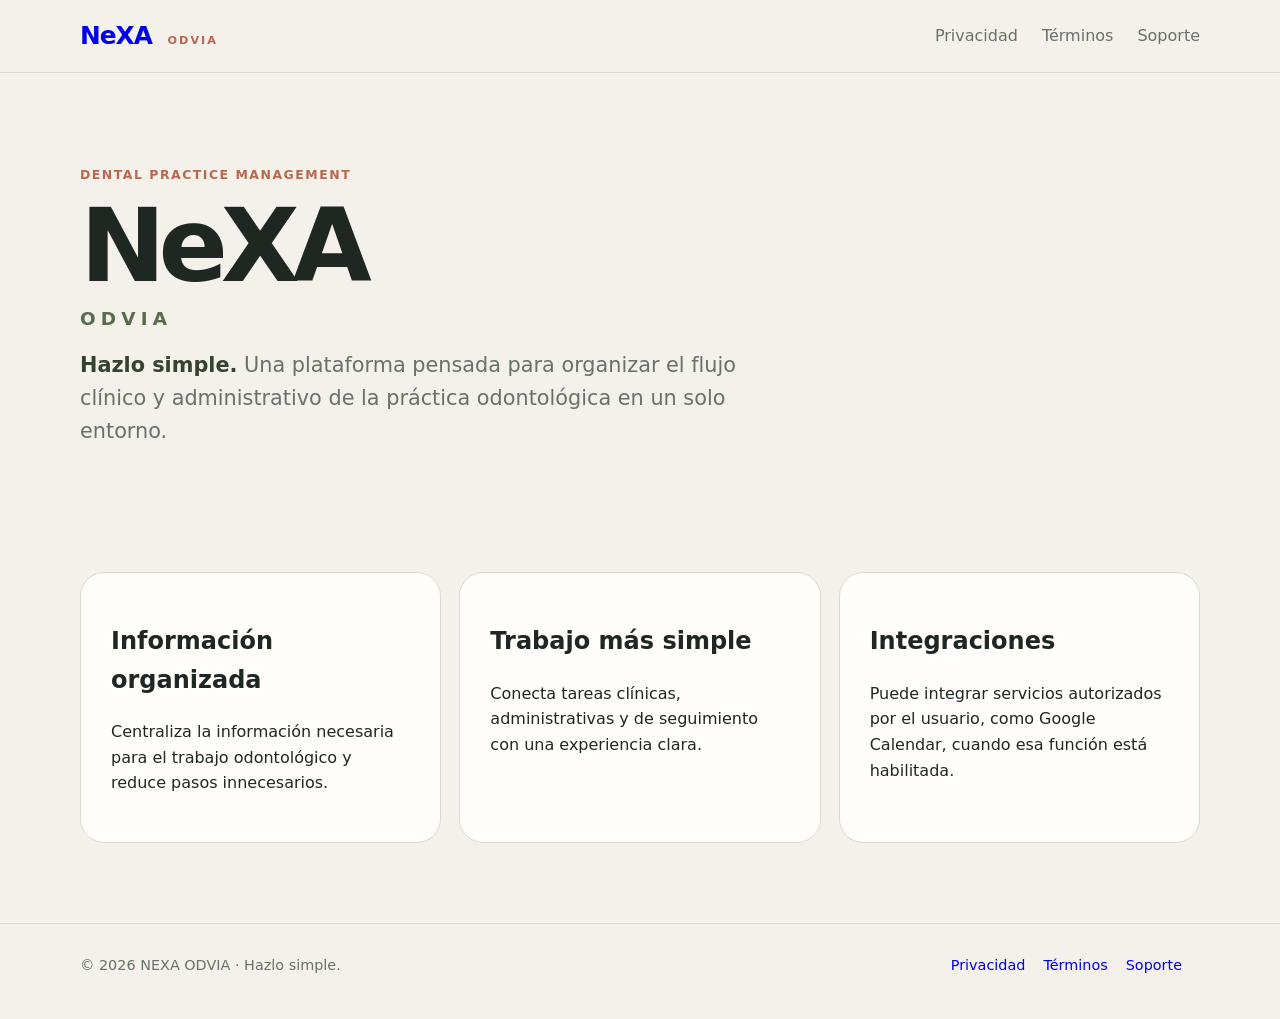
==== index.html @ b9269fd7 "Add official NeXA ODVIA website" ====
<!doctype html><html lang="es"><head><meta charset="utf-8"><meta name="viewport" content="width=device-width,initial-scale=1"><title>NeXA ODVIA — Hazlo simple.</title><meta name="description" content="NeXA ODVIA, software de gestión odontológica."><link rel="stylesheet" href="/assets/styles.css"></head><body>
<header><nav class="shell"><a class="brand" href="/">NeXA <span>ODVIA</span></a><div class="links"><a href="/privacy/">Privacidad</a><a href="/terms/">Términos</a><a href="/support/">Soporte</a></div></nav></header>
<main><section class="hero shell"><div class="eyebrow">Dental Practice Management</div><h1>NeXA<small>ODVIA</small></h1><p class="lead"><span class="tagline">Hazlo simple.</span> Una plataforma pensada para organizar el flujo clínico y administrativo de la práctica odontológica en un solo entorno.</p></section>
<section class="shell"><div class="grid"><article class="card"><h2>Información organizada</h2><p>Centraliza la información necesaria para el trabajo odontológico y reduce pasos innecesarios.</p></article><article class="card"><h2>Trabajo más simple</h2><p>Conecta tareas clínicas, administrativas y de seguimiento con una experiencia clara.</p></article><article class="card"><h2>Integraciones</h2><p>Puede integrar servicios autorizados por el usuario, como Google Calendar, cuando esa función está habilitada.</p></article></div></section></main><footer><div class="shell footer-row"><div>© 2026 NEXA ODVIA · Hazlo simple.</div><div><a href="/privacy/">Privacidad</a><a href="/terms/">Términos</a><a href="/support/">Soporte</a></div></div></footer></body></html>
---- assets/styles.css ----
:root{--bg:#f4f1eb;--surface:#fffdf9;--text:#1f2723;--muted:#68716c;--olive:#596b4d;--olive-dark:#35422f;--terracotta:#b7684f;--line:#ded8cf}
*{box-sizing:border-box}body{margin:0;font-family:Inter,system-ui,sans-serif;background:var(--bg);color:var(--text);line-height:1.6}
.shell{width:min(1120px,calc(100% - 40px));margin:auto}header{border-bottom:1px solid var(--line);background:#f4f1eb}
nav{height:72px;display:flex;align-items:center;justify-content:space-between}.brand{font-weight:800;font-size:1.55rem;text-decoration:none;letter-spacing:-.04em}
.brand span{font-size:.7rem;letter-spacing:.18em;color:var(--terracotta);margin-left:8px}.links{display:flex;gap:24px}.links a{text-decoration:none;color:var(--muted)}
.hero{padding:92px 0 72px}.eyebrow{color:var(--terracotta);font-weight:700;text-transform:uppercase;letter-spacing:.12em;font-size:.78rem}
h1{font-size:clamp(3.4rem,8vw,7rem);line-height:.92;letter-spacing:-.07em;margin:14px 0 18px}h1 small{display:block;font-size:.18em;letter-spacing:.28em;color:var(--olive);margin-top:18px}
.lead{font-size:1.3rem;max-width:720px;color:var(--muted)}.tagline{font-weight:750;color:var(--olive-dark)}
.grid{display:grid;grid-template-columns:repeat(3,1fr);gap:18px;margin:30px 0 80px}.card{background:var(--surface);border:1px solid var(--line);border-radius:24px;padding:30px}
.page{padding:64px 0 90px}.page h1{font-size:clamp(2.5rem,6vw,4.8rem)}.content{max-width:820px}.content h2{margin-top:42px}.content p,.content li{color:#3f4944}
.notice{border-left:4px solid var(--terracotta);padding:14px 18px;background:#fff8f5;border-radius:8px;margin:24px 0}
footer{border-top:1px solid var(--line);padding:30px 0 42px;color:var(--muted);font-size:.9rem}.footer-row{display:flex;justify-content:space-between;gap:20px;flex-wrap:wrap}footer a{text-decoration:none;margin-right:18px}
@media(max-width:760px){.links{display:none}.grid{grid-template-columns:1fr}.shell{width:min(100% - 28px,1120px)}}
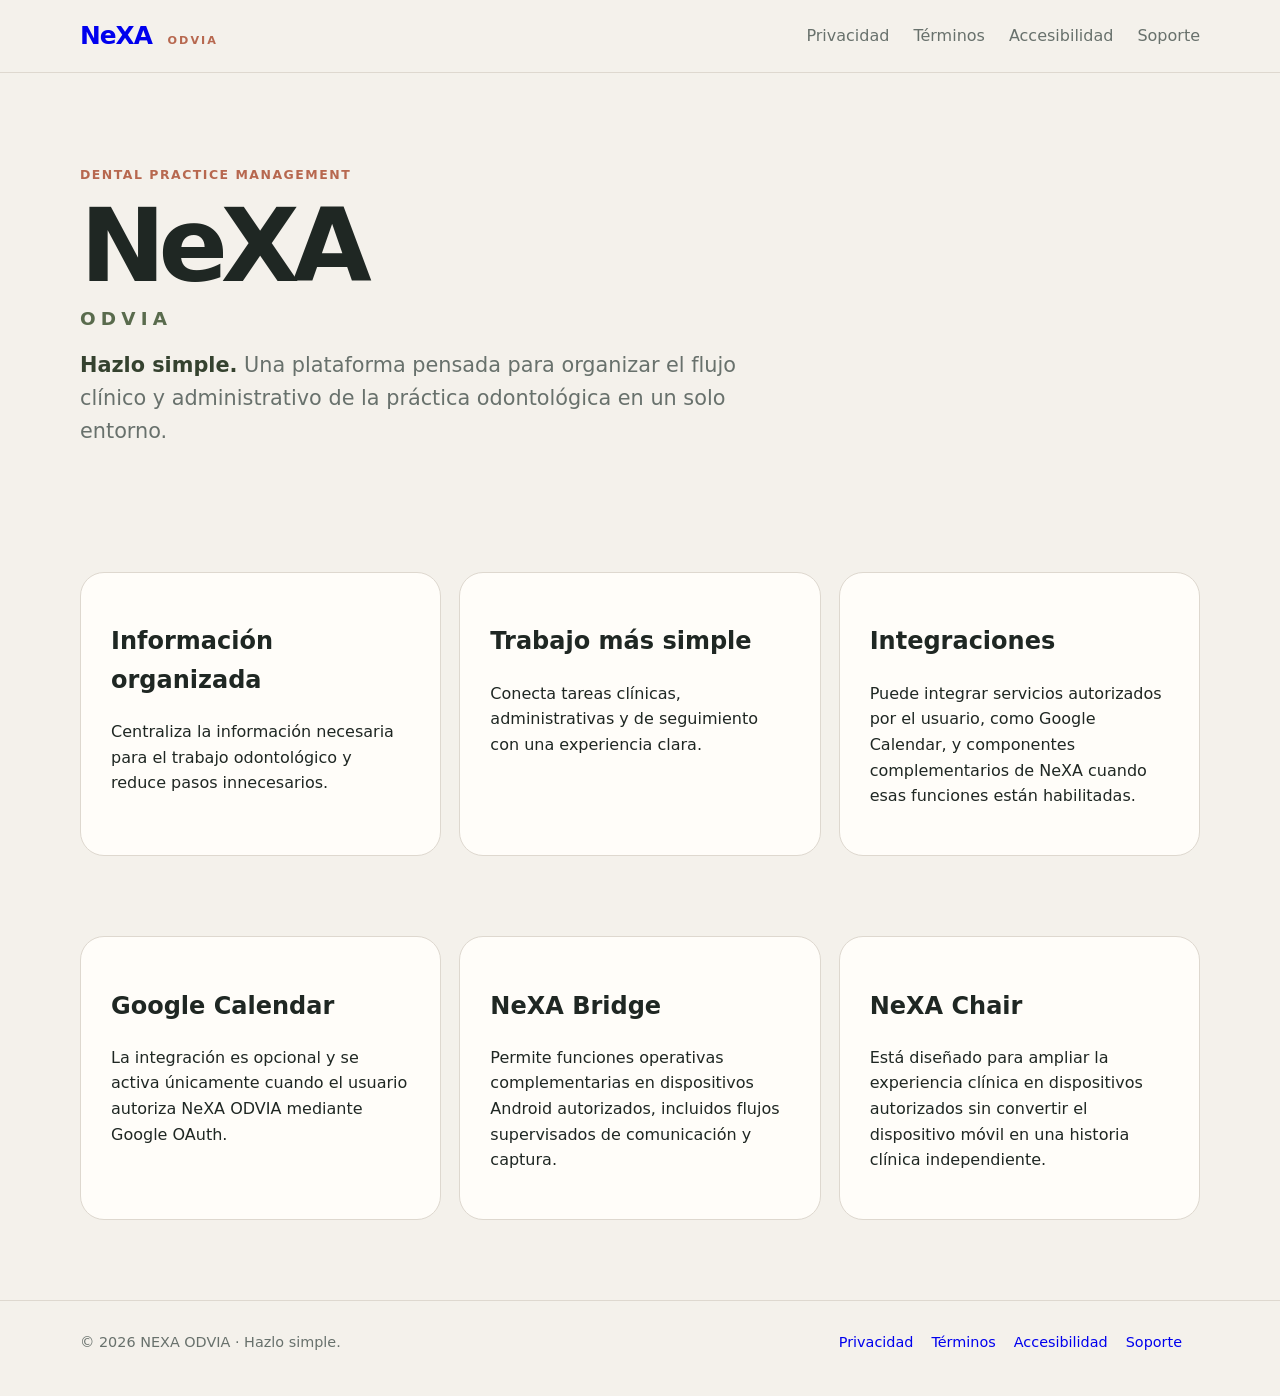
==== commit 88a42eaf: "Prepare homepage for Bridge, Chair and accessibility disclosures" ====
--- a/index.html
+++ b/index.html
@@ -1,4 +1,5 @@
 <!doctype html><html lang="es"><head><meta charset="utf-8"><meta name="viewport" content="width=device-width,initial-scale=1"><title>NeXA ODVIA — Hazlo simple.</title><meta name="description" content="NeXA ODVIA, software de gestión odontológica."><link rel="stylesheet" href="/assets/styles.css"></head><body>
-<header><nav class="shell"><a class="brand" href="/">NeXA <span>ODVIA</span></a><div class="links"><a href="/privacy/">Privacidad</a><a href="/terms/">Términos</a><a href="/support/">Soporte</a></div></nav></header>
+<header><nav class="shell"><a class="brand" href="/">NeXA <span>ODVIA</span></a><div class="links"><a href="/privacy/">Privacidad</a><a href="/terms/">Términos</a><a href="/accessibility/">Accesibilidad</a><a href="/support/">Soporte</a></div></nav></header>
 <main><section class="hero shell"><div class="eyebrow">Dental Practice Management</div><h1>NeXA<small>ODVIA</small></h1><p class="lead"><span class="tagline">Hazlo simple.</span> Una plataforma pensada para organizar el flujo clínico y administrativo de la práctica odontológica en un solo entorno.</p></section>
-<section class="shell"><div class="grid"><article class="card"><h2>Información organizada</h2><p>Centraliza la información necesaria para el trabajo odontológico y reduce pasos innecesarios.</p></article><article class="card"><h2>Trabajo más simple</h2><p>Conecta tareas clínicas, administrativas y de seguimiento con una experiencia clara.</p></article><article class="card"><h2>Integraciones</h2><p>Puede integrar servicios autorizados por el usuario, como Google Calendar, cuando esa función está habilitada.</p></article></div></section></main><footer><div class="shell footer-row"><div>© 2026 NEXA ODVIA · Hazlo simple.</div><div><a href="/privacy/">Privacidad</a><a href="/terms/">Términos</a><a href="/support/">Soporte</a></div></div></footer></body></html>+<section class="shell"><div class="grid"><article class="card"><h2>Información organizada</h2><p>Centraliza la información necesaria para el trabajo odontológico y reduce pasos innecesarios.</p></article><article class="card"><h2>Trabajo más simple</h2><p>Conecta tareas clínicas, administrativas y de seguimiento con una experiencia clara.</p></article><article class="card"><h2>Integraciones</h2><p>Puede integrar servicios autorizados por el usuario, como Google Calendar, y componentes complementarios de NeXA cuando esas funciones están habilitadas.</p></article></div></section>
+<section class="shell"><div class="grid"><article class="card"><h2>Google Calendar</h2><p>La integración es opcional y se activa únicamente cuando el usuario autoriza NeXA ODVIA mediante Google OAuth.</p></article><article class="card"><h2>NeXA Bridge</h2><p>Permite funciones operativas complementarias en dispositivos Android autorizados, incluidos flujos supervisados de comunicación y captura.</p></article><article class="card"><h2>NeXA Chair</h2><p>Está diseñado para ampliar la experiencia clínica en dispositivos autorizados sin convertir el dispositivo móvil en una historia clínica independiente.</p></article></div></section></main><footer><div class="shell footer-row"><div>© 2026 NEXA ODVIA · Hazlo simple.</div><div><a href="/privacy/">Privacidad</a><a href="/terms/">Términos</a><a href="/accessibility/">Accesibilidad</a><a href="/support/">Soporte</a></div></div></footer></body></html>
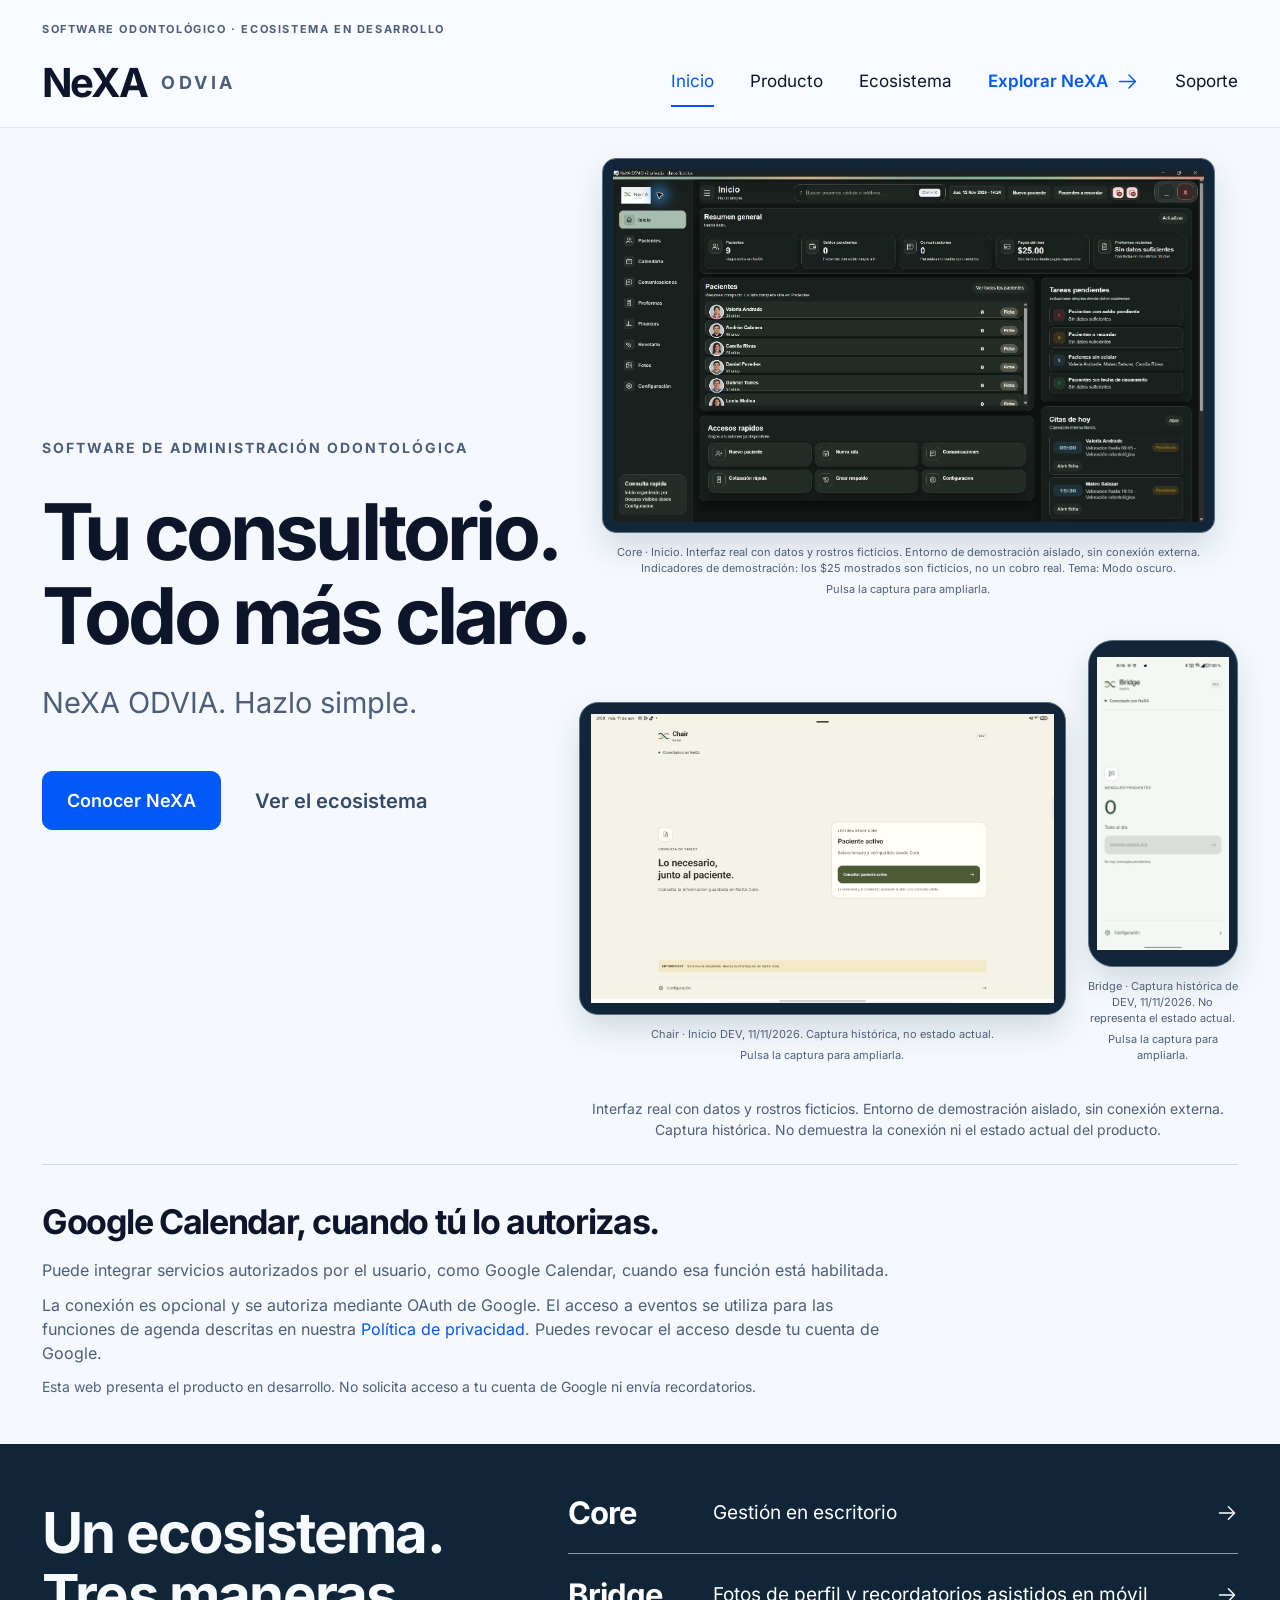
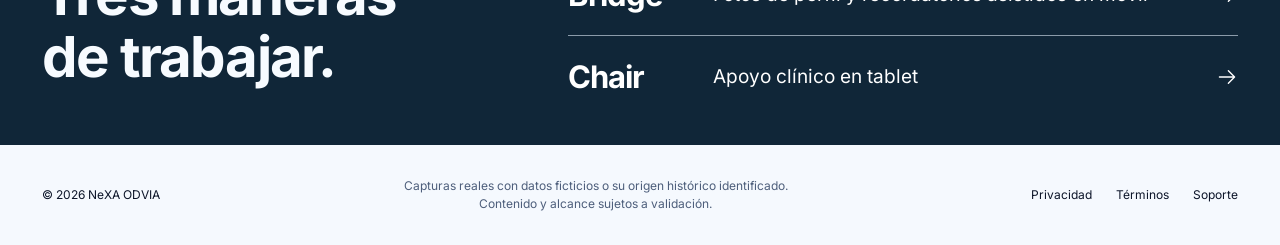
==== commit 45dcb393: "Apply approved Tinta y hielo design with authentic demo captures; preserve Google/legal configuratio" ====
--- a/index.html
+++ b/index.html
@@ -1,5 +1,3 @@
-<!doctype html><html lang="es"><head><meta charset="utf-8"><meta name="viewport" content="width=device-width,initial-scale=1"><title>NeXA ODVIA — Hazlo simple.</title><meta name="description" content="NeXA ODVIA, software de gestión odontológica."><link rel="stylesheet" href="/assets/styles.css"></head><body>
-<header><nav class="shell"><a class="brand" href="/">NeXA <span>ODVIA</span></a><div class="links"><a href="/privacy/">Privacidad</a><a href="/terms/">Términos</a><a href="/accessibility/">Accesibilidad</a><a href="/support/">Soporte</a></div></nav></header>
-<main><section class="hero shell"><div class="eyebrow">Dental Practice Management</div><h1>NeXA<small>ODVIA</small></h1><p class="lead"><span class="tagline">Hazlo simple.</span> Una plataforma pensada para organizar el flujo clínico y administrativo de la práctica odontológica en un solo entorno.</p></section>
-<section class="shell"><div class="grid"><article class="card"><h2>Información organizada</h2><p>Centraliza la información necesaria para el trabajo odontológico y reduce pasos innecesarios.</p></article><article class="card"><h2>Trabajo más simple</h2><p>Conecta tareas clínicas, administrativas y de seguimiento con una experiencia clara.</p></article><article class="card"><h2>Integraciones</h2><p>Puede integrar servicios autorizados por el usuario, como Google Calendar, y componentes complementarios de NeXA cuando esas funciones están habilitadas.</p></article></div></section>
-<section class="shell"><div class="grid"><article class="card"><h2>Google Calendar</h2><p>La integración es opcional y se activa únicamente cuando el usuario autoriza NeXA ODVIA mediante Google OAuth.</p></article><article class="card"><h2>NeXA Bridge</h2><p>Permite funciones operativas complementarias en dispositivos Android autorizados, incluidos flujos supervisados de comunicación y captura.</p></article><article class="card"><h2>NeXA Chair</h2><p>Está diseñado para ampliar la experiencia clínica en dispositivos autorizados sin convertir el dispositivo móvil en una historia clínica independiente.</p></article></div></section></main><footer><div class="shell footer-row"><div>© 2026 NEXA ODVIA · Hazlo simple.</div><div><a href="/privacy/">Privacidad</a><a href="/terms/">Términos</a><a href="/accessibility/">Accesibilidad</a><a href="/support/">Soporte</a></div></div></footer></body></html>+<!doctype html><html lang="es"><head><meta charset="UTF-8"/><meta name="color-scheme" content="light"/><meta name="viewport" content="width=device-width,initial-scale=1"/><meta name="robots" content="index,follow"/><meta name="description" content="NeXA ODVIA: software de administración odontológica en desarrollo. Conoce Core, Bridge y Chair, sus funciones y capturas reales con datos ficticios."/><meta name="theme-color" content="#f5f9fe"/><link rel="canonical" href="https://nexaodvia.com/"/><meta property="og:title" content="NeXA ODVIA · Hazlo simple."/><meta property="og:description" content="Gestión odontológica en desarrollo: Core en escritorio, Bridge en móvil y Chair en tablet."/><meta property="og:url" content="https://nexaodvia.com/"/><meta property="og:type" content="website"/><title>NeXA ODVIA · Hazlo simple.</title>  <script type="module" crossorigin src="/assets/index-v-FvT8Qx.js"></script>
+  <link rel="stylesheet" crossorigin href="/assets/index-BSLHzWRd.css">
+</head><body><div id="root"><link rel="preload" as="image" href="assets/core-inicio-demo.jpg"/><link rel="preload" as="image" href="assets/chair-inicio-real.png"/><link rel="preload" as="image" href="assets/bridge-historico.png"/><a class="skip-link" href="#contenido">Saltar al contenido</a><header><div class="container"><p class="preview-label">Software odontológico · Ecosistema en desarrollo</p><div class="header-row"><a class="brand" href="#inicio" aria-label="NeXA ODVIA, inicio">NeXA <span>ODVIA</span></a><button type="button" class="menu-toggle" aria-expanded="false" aria-controls="main-nav"><svg xmlns="http://www.w3.org/2000/svg" width="1em" height="1em" fill="currentColor" viewBox="0 0 256 256" aria-hidden="true"><path d="M224,128a8,8,0,0,1-8,8H40a8,8,0,0,1,0-16H216A8,8,0,0,1,224,128ZM40,72H216a8,8,0,0,0,0-16H40a8,8,0,0,0,0,16ZM216,184H40a8,8,0,0,0,0,16H216a8,8,0,0,0,0-16Z"></path></svg><span>Menú</span></button><nav id="main-nav" class="" aria-label="Navegación principal"><a class="" href="#inicio" aria-current="page">Inicio</a><a class="" href="#producto/core/0">Producto</a><a class="" href="#ecosistema">Ecosistema</a><a class="nav-explore" href="#explorar/core/0">Explorar NeXA<svg xmlns="http://www.w3.org/2000/svg" width="23" height="23" fill="currentColor" viewBox="0 0 256 256" aria-hidden="true"><path d="M221.66,133.66l-72,72a8,8,0,0,1-11.32-11.32L196.69,136H40a8,8,0,0,1,0-16H196.69L138.34,61.66a8,8,0,0,1,11.32-11.32l72,72A8,8,0,0,1,221.66,133.66Z"></path></svg></a><a href="https://nexaodvia.com/support/">Soporte</a></nav></div></div></header><main id="contenido" tabindex="-1"><section class="home-hero container"><div class="hero-copy"><p class="eyebrow">Software de administración odontológica</p><h1>Tu consultorio.<br/>Todo más claro.</h1><p class="hero-tagline">NeXA ODVIA. Hazlo simple.</p><div class="actions"><a class="button primary" href="#producto/core/0">Conocer NeXA</a><a class="text-link secondary" href="#ecosistema">Ver el ecosistema</a></div></div><div class="device-figure"><div class="real-device-group" aria-label="Pantallas reales de NeXA, identificadas según su fecha y estado"><figure class="real-screen real-screen--desktop real-screen--compact"><div class="real-screen__frame"><button type="button" class="real-screen__expand" aria-label="Ampliar captura real de Core · Inicio · Tema: Modo oscuro"><img src="assets/core-inicio-demo.jpg" width="1707" height="1019" alt="Inicio real de Core en Modo oscuro, con nueve pacientes ficticios, rostros generados y dos citas de hoy. Demo aislada con agenda sólo interna."/></button></div><figcaption>Core · Inicio. Interfaz real con datos y rostros ficticios. Entorno de demostración aislado, sin conexión externa. Indicadores de demostración: los $25 mostrados son ficticios, no un cobro real. Tema: Modo oscuro.<span class="real-screen__hint">Pulsa la captura para ampliarla.</span></figcaption><dialog class="capture-dialog" aria-label="Captura real de Core · Inicio · Tema: Modo oscuro"><div class="capture-dialog__toolbar"><p>Core · Inicio. Interfaz real con datos y rostros ficticios. Entorno de demostración aislado, sin conexión externa. Indicadores de demostración: los $25 mostrados son ficticios, no un cobro real. Tema: Modo oscuro.</p><button type="button" aria-pressed="false">Tamaño original</button><button type="button" autofocus="">Cerrar</button></div><div tabindex="0" role="region" aria-label="Imagen ampliada de Core · Inicio · Tema: Modo oscuro" class="capture-dialog__image "><img src="assets/core-inicio-demo.jpg" width="1707" height="1019" alt="Inicio real de Core en Modo oscuro, con nueve pacientes ficticios, rostros generados y dos citas de hoy. Demo aislada con agenda sólo interna."/></div><p>Interfaz real con datos y rostros ficticios. Entorno de demostración aislado, sin conexión externa.</p></dialog></figure><figure class="real-screen real-screen--tablet real-screen--compact"><div class="real-screen__frame"><button type="button" class="real-screen__expand" aria-label="Ampliar captura real de Chair · Inicio"><img src="assets/chair-inicio-real.png" width="2960" height="1848" alt="Inicio real de Chair DEV del 11 de noviembre de 2026, sin pacientes identificados. No acredita conexión actual."/></button></div><figcaption>Chair · Inicio DEV, 11/11/2026. Captura histórica, no estado actual.<span class="real-screen__hint">Pulsa la captura para ampliarla.</span></figcaption><dialog class="capture-dialog" aria-label="Captura real de Chair · Inicio"><div class="capture-dialog__toolbar"><p>Chair · Inicio DEV, 11/11/2026. Captura histórica, no estado actual.</p><button type="button" aria-pressed="false">Tamaño original</button><button type="button" autofocus="">Cerrar</button></div><div tabindex="0" role="region" aria-label="Imagen ampliada de Chair · Inicio" class="capture-dialog__image "><img src="assets/chair-inicio-real.png" width="2960" height="1848" alt="Inicio real de Chair DEV del 11 de noviembre de 2026, sin pacientes identificados. No acredita conexión actual."/></div><p>Captura histórica. No demuestra la conexión ni el estado actual del producto.</p></dialog></figure><figure class="real-screen real-screen--phone real-screen--compact"><div class="real-screen__frame"><button type="button" class="real-screen__expand" aria-label="Ampliar captura real de Bridge · Inicio"><img src="assets/bridge-historico.png" width="1080" height="2400" alt="Captura histórica real de Bridge DEV, sin mensajes pendientes. No acredita estado ni conexión actuales."/></button></div><figcaption>Bridge · Captura histórica de DEV, 11/11/2026. No representa el estado actual.<span class="real-screen__hint">Pulsa la captura para ampliarla.</span></figcaption><dialog class="capture-dialog" aria-label="Captura real de Bridge · Inicio"><div class="capture-dialog__toolbar"><p>Bridge · Captura histórica de DEV, 11/11/2026. No representa el estado actual.</p><button type="button" aria-pressed="false">Tamaño original</button><button type="button" autofocus="">Cerrar</button></div><div tabindex="0" role="region" aria-label="Imagen ampliada de Bridge · Inicio" class="capture-dialog__image "><img src="assets/bridge-historico.png" width="1080" height="2400" alt="Captura histórica real de Bridge DEV, sin mensajes pendientes. No acredita estado ni conexión actuales."/></div><p>Captura histórica. No demuestra la conexión ni el estado actual del producto.</p></dialog></figure></div><p class="small-note real-group-note">Interfaz real con datos y rostros ficticios. Entorno de demostración aislado, sin conexión externa. Captura histórica. No demuestra la conexión ni el estado actual del producto.</p></div></section><section class="container integration-note" aria-labelledby="google-calendar-title"><h2 id="google-calendar-title">Google Calendar, cuando tú lo autorizas.</h2><p>Puede integrar servicios autorizados por el usuario, como Google Calendar, cuando esa función está habilitada.</p><p>La conexión es opcional y se autoriza mediante OAuth de Google. El acceso a eventos se utiliza para las funciones de agenda descritas en nuestra <a href="https://nexaodvia.com/privacy/">Política de privacidad</a>. Puedes revocar el acceso desde tu cuenta de Google.</p><p class="small-note">Esta web presenta el producto en desarrollo. No solicita acceso a tu cuenta de Google ni envía recordatorios.</p></section><section class="dark-band home-band"><div class="container"><h2>Un ecosistema.<br/>Tres maneras<br/>de trabajar.</h2><div class="role-list"><a class="" href="#producto/core/0"><strong>Core</strong><span>Gestión en escritorio</span><svg xmlns="http://www.w3.org/2000/svg" width="22" height="22" fill="currentColor" viewBox="0 0 256 256" aria-hidden="true"><path d="M221.66,133.66l-72,72a8,8,0,0,1-11.32-11.32L196.69,136H40a8,8,0,0,1,0-16H196.69L138.34,61.66a8,8,0,0,1,11.32-11.32l72,72A8,8,0,0,1,221.66,133.66Z"></path></svg></a><a class="" href="#producto/bridge/0"><strong>Bridge</strong><span>Fotos de perfil y recordatorios asistidos en móvil</span><svg xmlns="http://www.w3.org/2000/svg" width="22" height="22" fill="currentColor" viewBox="0 0 256 256" aria-hidden="true"><path d="M221.66,133.66l-72,72a8,8,0,0,1-11.32-11.32L196.69,136H40a8,8,0,0,1,0-16H196.69L138.34,61.66a8,8,0,0,1,11.32-11.32l72,72A8,8,0,0,1,221.66,133.66Z"></path></svg></a><a class="" href="#producto/chair/0"><strong>Chair</strong><span>Apoyo clínico en tablet</span><svg xmlns="http://www.w3.org/2000/svg" width="22" height="22" fill="currentColor" viewBox="0 0 256 256" aria-hidden="true"><path d="M221.66,133.66l-72,72a8,8,0,0,1-11.32-11.32L196.69,136H40a8,8,0,0,1,0-16H196.69L138.34,61.66a8,8,0,0,1,11.32-11.32l72,72A8,8,0,0,1,221.66,133.66Z"></path></svg></a></div></div></section></main><footer class="container"><span>© 2026 NeXA ODVIA</span><p>Capturas reales con datos ficticios o su origen histórico identificado.<br/>Contenido y alcance sujetos a validación.</p><nav aria-label="Información legal y soporte"><a href="https://nexaodvia.com/privacy/">Privacidad</a><a href="https://nexaodvia.com/terms/">Términos</a><a href="https://nexaodvia.com/support/">Soporte</a></nav></footer></div></body></html>
--- a/assets/index-BSLHzWRd.css
+++ b/assets/index-BSLHzWRd.css
@@ -0,0 +1 @@
+@font-face{font-family:Inter;font-style:normal;font-display:swap;font-weight:400;src:url(/assets/inter-latin-400-normal-C38fXH4l.woff2) format("woff2"),url(/assets/inter-latin-400-normal-CyCys3Eg.woff) format("woff")}@font-face{font-family:Inter;font-style:normal;font-display:swap;font-weight:500;src:url(/assets/inter-latin-500-normal-Cerq10X2.woff2) format("woff2"),url(/assets/inter-latin-500-normal-BL9OpVg8.woff) format("woff")}@font-face{font-family:Inter;font-style:normal;font-display:swap;font-weight:600;src:url(/assets/inter-latin-600-normal-LgqL8muc.woff2) format("woff2"),url(/assets/inter-latin-600-normal-CiBQ2DWP.woff) format("woff")}@font-face{font-family:Inter;font-style:normal;font-display:swap;font-weight:700;src:url(/assets/inter-latin-700-normal-Yt3aPRUw.woff2) format("woff2"),url(/assets/inter-latin-700-normal-BLAVimhd.woff) format("woff")}:root{color-scheme:only light;font-family:Inter,Arial,sans-serif;color:#0c1529;background:#f5f9fe;font-synthesis:none;--ink:#0c1529;--muted:#4d5e7b;--blue:#0058f5;--navy:#102638;--line:#cbdcec;--ice:#e9f3fd}*{box-sizing:border-box}body{margin:0;background:#f5f9fe;color:#0c1529}a{color:var(--blue);text-decoration:none}button,a{-webkit-tap-highlight-color:transparent}a,button{touch-action:manipulation}button{font:inherit}a:focus-visible,button:focus-visible{outline:3px solid #0058f5;outline-offset:5px;border-radius:4px}main:focus{outline:none}a:hover{text-decoration:underline;text-underline-offset:5px}img{max-width:100%;display:block}h1,h2,h3,p,figure{margin:0}h1{font-size:clamp(42px,4.7vw,66px);line-height:1.08;font-weight:700;letter-spacing:-2.4px}h2{font-size:clamp(28px,3.25vw,43px);line-height:1.1;letter-spacing:-1.3px}h3{font-size:23px;line-height:1.25;letter-spacing:-.55px}p{line-height:1.48}svg{flex-shrink:0}.container{width:min(100% - 84px,1250px);margin-inline:auto}.preview-label,.eyebrow{text-transform:uppercase;font-weight:700;letter-spacing:2px;color:var(--muted)}header{border-bottom:1px solid #e0eaf5;background:#f8fbff}.preview-label{font-size:11px;padding-top:21px;letter-spacing:1.6px}.header-row{display:flex;justify-content:space-between;align-items:center;min-height:90px;gap:28px}.brand{color:var(--ink);font-size:40px;letter-spacing:-2px;font-weight:700;white-space:nowrap;display:flex;align-items:center;gap:14px}.brand span{font-size:18px;letter-spacing:3.5px;color:var(--muted)}.brand:hover{text-decoration:none}.header-row nav{display:flex;align-items:center;gap:36px}.header-row nav a{color:var(--ink);font-size:17px;padding:14px 0;display:flex;gap:8px;align-items:center;border-bottom:2px solid transparent}.header-row nav a[aria-current=page]{color:var(--blue);border-color:var(--blue)}.header-row nav .nav-explore{color:var(--blue);font-weight:600}.menu-toggle{display:none}.skip-link{position:absolute;left:20px;top:-80px;z-index:20;background:#fff;padding:14px}.skip-link:focus{top:10px}.home-hero{position:relative;min-height:650px;display:grid;grid-template-columns:48% 52%;align-items:center;isolation:isolate}.hero-copy{min-width:0;position:relative;z-index:1;padding-bottom:25px}.eyebrow{font-size:14px;line-height:1.6;margin-bottom:30px}.home-hero h1{overflow-wrap:anywhere;font-size:clamp(52px,6.1vw,82px);line-height:1.08;letter-spacing:-3.8px}.hero-tagline{font-size:29px;color:var(--muted);margin-top:24px}.actions{display:flex;gap:34px;align-items:center;margin-top:46px}.button{display:inline-flex;align-items:center;justify-content:center;gap:10px;padding:17px 24px;border-radius:10px;font-size:18px;font-weight:600;line-height:1.3;min-height:52px;text-align:center}.primary{color:#fff;background:var(--blue);border:1px solid var(--blue)}.primary:hover{background:#064acc;text-decoration:none}.outline{border:1px solid var(--line);color:var(--ink);background:transparent}.outline:hover{background:#e4eef9;text-decoration:none}.text-link{display:inline-flex;gap:9px;align-items:center;font-weight:600;font-size:20px}.secondary{color:#344969}.device-figure img{width:100%;height:auto}.home-hero .device-figure{width:120%;margin-left:-17%;align-self:end;padding-top:10px;animation:hero-in .9s ease-out both}.device-figure figcaption{text-align:center;color:#40516b;font-size:15px;font-style:italic;margin-top:8px;padding-bottom:20px}.dark-band{background:var(--navy);color:#f7fbff}.home-band>.container{display:grid;grid-template-columns:44% 56%;align-items:center;padding-block:50px}.dark-band h2{font-size:clamp(34px,4.4vw,57px);letter-spacing:-1.8px}.role-list a{color:#fff;display:grid;grid-template-columns:125px 1fr 22px;gap:20px;align-items:center;padding:22px 0;border-bottom:1px solid #8b9baa}.role-list a:first-child{padding-top:0}.role-list a:last-child{border-bottom:0;padding-bottom:0}.role-list strong{font-size:31px;letter-spacing:-1px}.role-list span{font-size:19px}.breadcrumb{display:flex;gap:10px;margin-top:30px;margin-bottom:40px;font-size:14px}.lead{font-size:23px;line-height:1.38;color:var(--muted);margin-top:20px;max-width:660px}.badge{display:inline-block;border-radius:20px;padding:6px 15px;background:#dcebf9;color:#163252;font-size:14px;line-height:1.35;margin-top:20px}.split-heading{display:grid;grid-template-columns:58% 42%;align-items:center;gap:20px}.split-heading .eyebrow{margin-bottom:18px}.split-heading h1{font-size:clamp(40px,4.4vw,59px)}.product-picker{display:flex;gap:12px;flex-wrap:wrap}.product-picker a{display:flex;align-items:center;gap:10px;padding:16px 21px;border-radius:14px;color:var(--ink);background:#fff;font-size:17px;font-weight:600;min-height:54px}.product-picker a:hover{background:#e3edfa;text-decoration:none}.product-picker a.selected{background:var(--blue);color:#fff}.split-heading .product-picker{justify-content:flex-end}.product-feature{display:grid;grid-template-columns:65% 30%;gap:5%;margin-top:65px;align-items:center}.screen-figure img{width:100%;object-fit:contain}.screen-figure figcaption{font-style:italic;font-size:14px;color:var(--muted);margin:9px 8px 0;line-height:1.45}.product-feature h2{font-size:36px}.product-feature p{font-size:20px;color:var(--muted);margin-top:14px}.product-feature .text-link{margin-top:30px}hr{border:0;border-top:1px solid var(--line);margin:28px 0}.small-note{font-size:14px;font-style:italic;color:var(--muted)}.product-intro>.small-note{margin:12px 8px 30px}.product-detail{display:grid;grid-template-columns:44% 52%;gap:4%;padding-block:52px 44px;align-items:center}.product-detail .lead{font-size:20px}.feature-list{list-style:none;margin:28px 0 0;padding:0}.feature-list li{display:flex;gap:22px;padding:20px 0;border-bottom:1px solid var(--line)}.feature-list li:last-child{border:0}.feature-list svg{width:30px;height:30px}.feature-list h3{font-size:20px}.feature-list p{font-size:16px;color:var(--muted);margin-top:3px}.cta-band>.container{padding-block:38px;display:flex;justify-content:space-between;align-items:center;gap:35px}.cta-band h2{font-size:44px}.cta-band p{text-align:center;margin-top:12px;font-size:15px}.scope-note{margin-top:25px}.scope-note p{margin-top:15px;color:var(--muted)}.ecosystem-hero{position:relative;min-height:710px;padding-top:0}.ecosystem-hero>div{position:relative;z-index:1}.ecosystem-hero .device-figure{width:77%;margin-left:auto;margin-top:-125px}.ecosystem-hero .lead{max-width:420px}.ecosystem-cards{display:grid;grid-template-columns:repeat(3,1fr);padding-block:42px;gap:32px}.ecosystem-cards article{border-right:1px solid var(--line);padding-right:30px;display:flex;flex-direction:column;align-items:flex-start}.ecosystem-cards article:last-child{border:0;padding-right:0}.ecosystem-cards h2{display:flex;gap:16px;align-items:center;font-size:36px}.ecosystem-cards h2 svg{color:var(--blue)}.ecosystem-cards h3{font-size:21px;margin-top:16px}.ecosystem-cards p{font-size:18px;margin-top:14px}.ecosystem-cards .badge{border-radius:12px;margin-top:18px}.ecosystem-cards .text-link{margin-top:24px;font-size:18px}.journey-band>.container{padding-block:42px;text-align:center}.journey-band h2{text-align:left;font-size:46px}.journey-columns{display:grid;grid-template-columns:repeat(3,1fr);margin-top:35px;gap:30px;text-align:left}.journey-columns>div{display:flex;gap:20px;border-right:1px solid #8096a7;padding-right:22px}.journey-columns>div:last-child{border:0}.journey-columns h3{font-size:22px}.journey-columns p{margin-top:10px;font-size:18px}.journey-band .small-note{color:#e1eaf4;margin-block:30px 24px}.explore h1{font-size:60px}.explore>.lead{max-width:none}.explore-picker{display:flex;align-items:center;gap:35px;margin-top:34px;border-bottom:1px solid var(--line);padding-bottom:27px}.explore-picker strong{font-size:18px}.explore-layout{display:grid;grid-template-columns:27% 1fr;gap:40px;padding-top:32px}.explore-layout aside{border-right:1px solid var(--line);padding-right:24px}.explore-layout aside h2{font-size:27px;letter-spacing:-1px;margin-bottom:24px}.explore-layout aside nav a{display:flex;gap:16px;align-items:flex-start;padding:18px 14px;color:var(--ink);border-bottom:1px solid var(--line);font-size:18px;font-weight:600}.explore-layout aside nav a>span:first-child{font-weight:400;color:var(--muted)}.explore-layout aside nav a.active{background:#dfebff;border-radius:7px;border-left:4px solid var(--blue);padding-left:10px;color:var(--blue);border-bottom-color:transparent}.explore-layout aside small{display:block;font-size:12px;margin-top:5px;background:#d7e8f7;border-radius:15px;padding:4px 8px;font-weight:500}.area-label{font-size:15px;font-weight:600;color:var(--blue);margin-bottom:8px}.area-panel{min-width:0;animation:fade-in .18s ease-out}.area-panel h2{font-size:38px;margin-bottom:14px}.area-panel>p:not(.area-label){font-size:18px;margin-top:14px}.area-panel .area-detail{color:var(--muted);font-size:16px!important}.area-panel .screen-figure img{max-height:420px}.step-controls{display:flex;justify-content:space-between;align-items:center;border-block:1px solid var(--line);margin-top:28px;padding-block:20px;gap:20px}.step-controls>div{display:flex;gap:14px;align-items:center}.step-controls p{color:var(--muted);white-space:nowrap}.step-controls .button{font-size:16px;padding:12px 18px}.character{padding-top:32px}.character>h2{font-size:39px}.character>div{display:grid;grid-template-columns:repeat(3,1fr);gap:28px;margin-top:28px}.character article{border-right:1px solid var(--line);padding-right:20px}.character article:last-child{border:0}.character h3{font-size:22px}.character article p{font-size:17px;margin-top:10px}.scope-bar{background:#dfeefa;border-radius:12px;padding:12px 18px;font-size:15px;text-align:center;margin-block:28px 22px}.explore-end{padding-top:24px;border-top:1px solid var(--line);font-size:20px;display:flex;gap:20px;flex-wrap:wrap}footer{display:flex;justify-content:space-between;align-items:center;gap:25px;padding-block:32px;font-size:12px}footer p{color:var(--muted);font-style:italic;text-align:center}footer nav{display:flex;gap:24px}footer a{color:var(--ink)}@keyframes hero-in{0%{opacity:0;transform:translateY(15px)}to{opacity:1;transform:none}}@keyframes fade-in{0%{opacity:0}to{opacity:1}}@media(min-width:1400px){.home-hero{min-height:680px}}@media(max-width:1050px){.container{width:calc(100% - 60px)}.header-row nav{gap:20px}.home-hero{min-height:570px}.home-hero h1{font-size:60px}.hero-tagline{font-size:24px}.actions{gap:20px}.button{font-size:16px;padding:15px 20px}.text-link{font-size:18px}.home-band>.container{grid-template-columns:43% 57%}.role-list a{grid-template-columns:90px 1fr 18px;gap:12px}.role-list strong{font-size:27px}.role-list span{font-size:16px}.split-heading{grid-template-columns:1fr}.split-heading .product-picker{justify-content:flex-start;margin-top:10px}.product-feature{margin-top:40px}.product-feature h2{font-size:29px}.product-feature p{font-size:17px}.ecosystem-hero{min-height:650px}.ecosystem-hero .device-figure{margin-top:-40px;width:83%}.explore-layout{gap:28px;grid-template-columns:28% 1fr}.explore-layout aside nav a{font-size:16px;padding-inline:10px;gap:10px}.step-controls .button{font-size:14px}.character h3{font-size:19px}}@media(max-width:760px){.container{width:calc(100% - 36px)}.preview-label{font-size:9px;padding-top:14px;letter-spacing:1.1px}.header-row{min-height:75px;gap:10px}.brand{font-size:32px;gap:10px}.brand span{font-size:13px;letter-spacing:2.6px}.menu-toggle{display:flex;gap:6px;align-items:center;background:transparent;border:1px solid var(--line);border-radius:7px;padding:10px;color:var(--ink);font-size:14px}.menu-toggle svg{width:20px;height:20px}.header-row nav{display:none}.header-row nav.open{display:flex;position:absolute;top:103px;left:0;right:0;background:#f8fbff;z-index:10;padding:18px;box-shadow:0 12px 15px #10263815;gap:0;flex-direction:column;align-items:stretch}.header-row nav a{padding:13px 8px}.home-hero{display:flex;flex-direction:column;min-height:0;align-items:stretch;padding-top:42px}.hero-copy{padding:0}.eyebrow{font-size:11px;letter-spacing:1.3px;margin-bottom:20px}.home-hero h1{font-size:clamp(43px,9.5vw,65px);letter-spacing:-2.3px}.hero-tagline{font-size:21px;margin-top:18px}.actions{margin-top:27px;gap:18px;flex-wrap:wrap}.actions .text-link{font-size:16px}.home-hero .device-figure{width:100%;margin:26px 0 0;padding:0}.device-figure figcaption{font-size:12px;padding-bottom:20px}.home-band>.container{display:block;padding-block:30px}.home-band h2{font-size:37px;line-height:1.1;margin-bottom:30px}.home-band h2 br:last-child{display:none}.role-list a{grid-template-columns:78px 1fr 20px;padding:18px 0}.role-list strong{font-size:23px}.role-list span{font-size:14px}.breadcrumb{margin-top:22px;margin-bottom:30px;font-size:12px}h1{font-size:40px;letter-spacing:-1.7px}h2{font-size:29px;letter-spacing:-.9px}.split-heading h1{font-size:39px}.split-heading .eyebrow{margin-bottom:12px}.lead{font-size:19px;margin-top:16px}.badge{font-size:12px;margin-top:15px;padding:6px 11px}.product-picker{gap:8px}.product-picker a{padding:13px 14px;font-size:15px;border-radius:10px;gap:7px}.product-picker a svg{width:23px;height:23px}.product-feature{display:flex;flex-direction:column;gap:25px;margin-top:30px;align-items:stretch}.product-feature h2{font-size:29px}.product-feature p{font-size:18px}.product-feature .text-link{margin-top:22px}.product-detail{display:flex;flex-direction:column;padding-block:30px;gap:24px;align-items:stretch}.product-detail .lead{font-size:18px}.product-detail h2{font-size:32px}.feature-list{margin-top:16px}.feature-list li{gap:15px;padding-block:17px}.feature-list h3{font-size:18px}.feature-list p{font-size:15px}.cta-band>.container{display:block;padding-block:32px}.cta-band h2{font-size:33px}.cta-band .button{margin-top:26px}.cta-band p{text-align:left;font-size:13px}.ecosystem-hero{min-height:0}.ecosystem-hero h1{font-size:43px}.ecosystem-hero .device-figure{width:100%;margin:30px 0 0}.ecosystem-cards{display:block;padding-block:12px 28px}.ecosystem-cards article{border-right:0;border-bottom:1px solid var(--line);padding:25px 0}.ecosystem-cards h2{font-size:32px}.ecosystem-cards h3{font-size:20px;margin-top:12px}.ecosystem-cards p{font-size:17px;max-width:500px}.journey-band>.container{padding-block:30px}.journey-band h2{font-size:34px}.journey-columns{display:block;margin-top:24px}.journey-columns>div{border-right:0;border-bottom:1px solid #516b80;padding:20px 0}.journey-columns h3{font-size:21px}.journey-columns p{font-size:16px;margin-top:6px}.journey-band .small-note{font-size:12px}.explore h1{font-size:43px}.explore>.lead{font-size:19px}.explore-picker{display:block;margin-top:27px;padding-bottom:22px}.explore-picker strong{font-size:16px;display:block;margin-bottom:15px}.explore-layout{display:block;padding-top:24px}.explore-layout aside{padding:0;border:0}.explore-layout aside h2{font-size:24px;margin-bottom:12px}.explore-layout aside nav{display:flex;overflow:auto;gap:8px;padding:4px 3px 15px;margin-bottom:17px}.explore-layout aside nav a{flex-shrink:0;border:1px solid var(--line);padding:10px 12px!important;align-items:center;border-radius:8px;font-size:14px}.explore-layout aside nav a.active{border:1px solid var(--blue);background:#dfebff}.explore-layout aside small{display:none}.area-panel h2{font-size:30px}.area-label{font-size:13px}.area-panel>p:not(.area-label){font-size:17px}.screen-figure figcaption{font-size:12px}.step-controls{display:block;margin-top:25px;padding-block:18px}.step-controls>div{margin-top:14px;justify-content:space-between;align-items:stretch}.step-controls .button{font-size:13px;padding:12px;min-width:0}.step-controls .button svg{width:17px}.character{padding-top:26px}.character>h2{font-size:31px}.character>div{display:block;margin-top:22px}.character article{border-right:0;border-bottom:1px solid var(--line);padding:0 0 17px;margin-bottom:17px}.character h3{font-size:20px}.character article p{font-size:16px}.scope-bar{font-size:13px;text-align:left;line-height:1.65}.explore-end{font-size:18px;gap:12px}.explore-end .text-link{font-size:17px}footer{display:flex;flex-wrap:wrap;gap:20px;padding-block:28px;font-size:11px}footer p{order:3;text-align:left;width:100%}footer nav{gap:15px;margin-left:auto}.desktop-only{display:none}}@media(prefers-reduced-motion:reduce){*,*:before,*:after{animation:none!important;transition:none!important;scroll-behavior:auto!important}}.bridge-figure img{max-height:480px;width:auto;max-width:100%;margin-inline:auto;border:1px solid var(--line);border-radius:10px}.bridge-figure figcaption{text-align:center}.integration-note{padding-block:38px 46px;border-top:1px solid var(--line)}.integration-note h2{font-size:clamp(25px,3vw,34px);margin-bottom:18px}.integration-note p{max-width:850px;margin-top:12px;color:var(--muted)}.integration-note .small-note{font-size:14px}.real-screen{min-width:0;margin:0}.real-screen__frame{padding:10px;background:#122639;border:1px solid #5a7084;border-radius:14px;box-shadow:0 15px 30px #10263825}.real-screen__frame img{display:block;width:100%;height:auto;max-height:none;object-fit:contain;border-radius:3px}.real-screen--phone{max-width:245px;margin-inline:auto}.real-screen--phone .real-screen__frame{padding:16px 8px;border-radius:25px}.real-screen--phone img{border-radius:18px}.real-screen--tablet .real-screen__frame{padding:11px;border-radius:19px}.real-screen--tablet img{border-radius:9px}.real-screen figcaption{font-size:13px;line-height:1.45;color:#4d5e7b;margin-top:12px;text-align:center}.real-screen__pending{min-height:190px;display:flex;flex-direction:column;justify-content:center;align-items:center;gap:12px;padding:24px;background:#edf4fb;color:#233e58;text-align:center}.real-screen__pending strong{font-size:25px}.real-screen__pending span{font-size:17px}.real-screen__pending p{font-size:13px}.real-device-group{display:grid;grid-template-columns:1fr 150px;gap:22px;align-items:end}.real-device-group .real-screen--desktop{grid-column:1/-1;width:93%;margin-inline:auto}.real-device-group .real-screen--tablet{grid-column:1}.real-device-group .real-screen--phone{grid-column:2;width:100%}.real-device-group .real-screen figcaption{font-size:11px}.real-device-group .real-screen__pending{min-height:190px}.real-screen--compact{animation:real-screen-enter .9s ease-out both}@keyframes real-screen-enter{0%{opacity:0;transform:translateY(12px)}to{opacity:1;transform:none}}@media(max-width:760px){.real-device-group{grid-template-columns:1fr 105px;gap:12px}.real-screen__frame{padding:7px;border-radius:10px}.real-screen--tablet .real-screen__frame{padding:6px;border-radius:12px}.real-screen--phone .real-screen__frame{padding:10px 5px;border-radius:16px}.real-screen--phone img{border-radius:12px}.real-device-group .real-screen__pending{min-height:145px}.real-screen figcaption{font-size:12px}}@media(prefers-reduced-motion:reduce){.real-screen--compact{animation:none}}.real-screen__expand{display:block;padding:0;border:0;background:transparent;width:100%;cursor:zoom-in}.real-screen__hint{display:block;margin-top:5px;font-size:11px}.real-group-note{text-align:center;margin:15px 0 24px}.capture-pending{padding:34px;border:1px solid #cbdcec;background:#e9f3fd;border-radius:12px;align-self:center}.capture-pending h3{font-size:24px}.capture-pending p{font-size:16px;color:#4d5e7b;margin-top:14px}.capture-dialog{width:min(96vw,1600px);max-width:96vw;max-height:94vh;border:1px solid #9eafc1;border-radius:12px;padding:18px;color:#0c1529;background:#f5f9fe}.capture-dialog::backdrop{background:#091728cf}.capture-dialog__toolbar{display:flex;gap:12px;align-items:center;margin-bottom:15px}.capture-dialog__toolbar p{margin-right:auto;font-size:14px}.capture-dialog button{padding:10px 13px;border:1px solid #9eafc1;border-radius:6px;background:#fff;color:#0c1529;cursor:pointer}.capture-dialog__image{max-height:72vh;overflow:auto}.capture-dialog__image img{width:100%;height:auto;max-height:72vh;object-fit:contain}.capture-dialog__image.original-size img{width:auto;max-width:none;max-height:none}.capture-dialog>p{font-size:12px;margin-top:10px}.real-device-group{max-width:100%}.home-hero .device-figure{width:106%;margin-left:-6%;padding-top:30px}.ecosystem-hero .device-figure{width:75%;margin-top:-70px}.product-feature .real-screen--phone{max-height:none}.area-panel .real-screen--phone{max-width:200px}.area-panel .real-screen--tablet{width:100%}@media(max-width:760px){.home-hero .device-figure,.ecosystem-hero .device-figure{width:100%;margin:28px 0 0}.capture-dialog__toolbar{flex-wrap:wrap}.capture-dialog__toolbar p{width:100%}.capture-dialog{padding:12px}.capture-pending{padding:24px}.capture-pending h3{font-size:22px}.real-device-group .real-screen--desktop{width:100%}}.real-screen__frame img,.real-screen--phone img,.real-screen--tablet img{border-radius:0}.capture-dialog__image:focus-visible{outline:3px solid #0058f5;outline-offset:3px}
